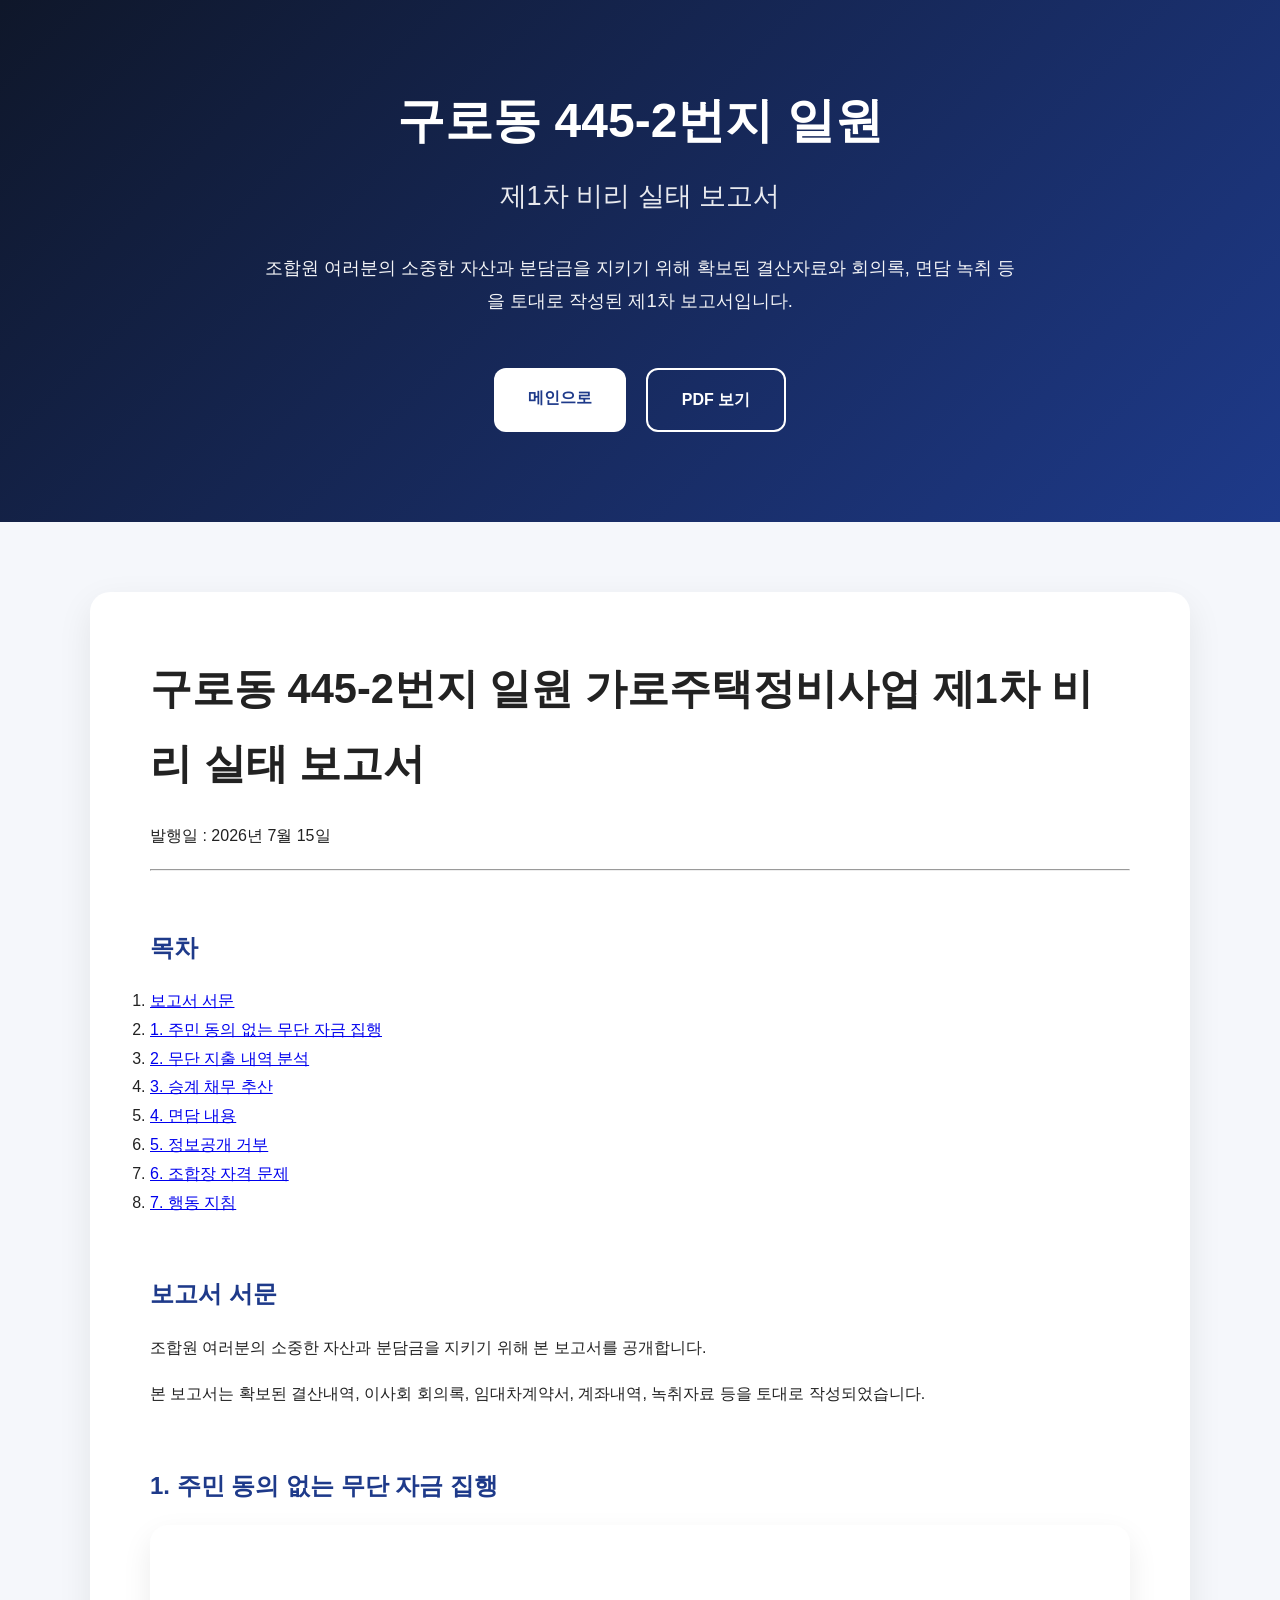
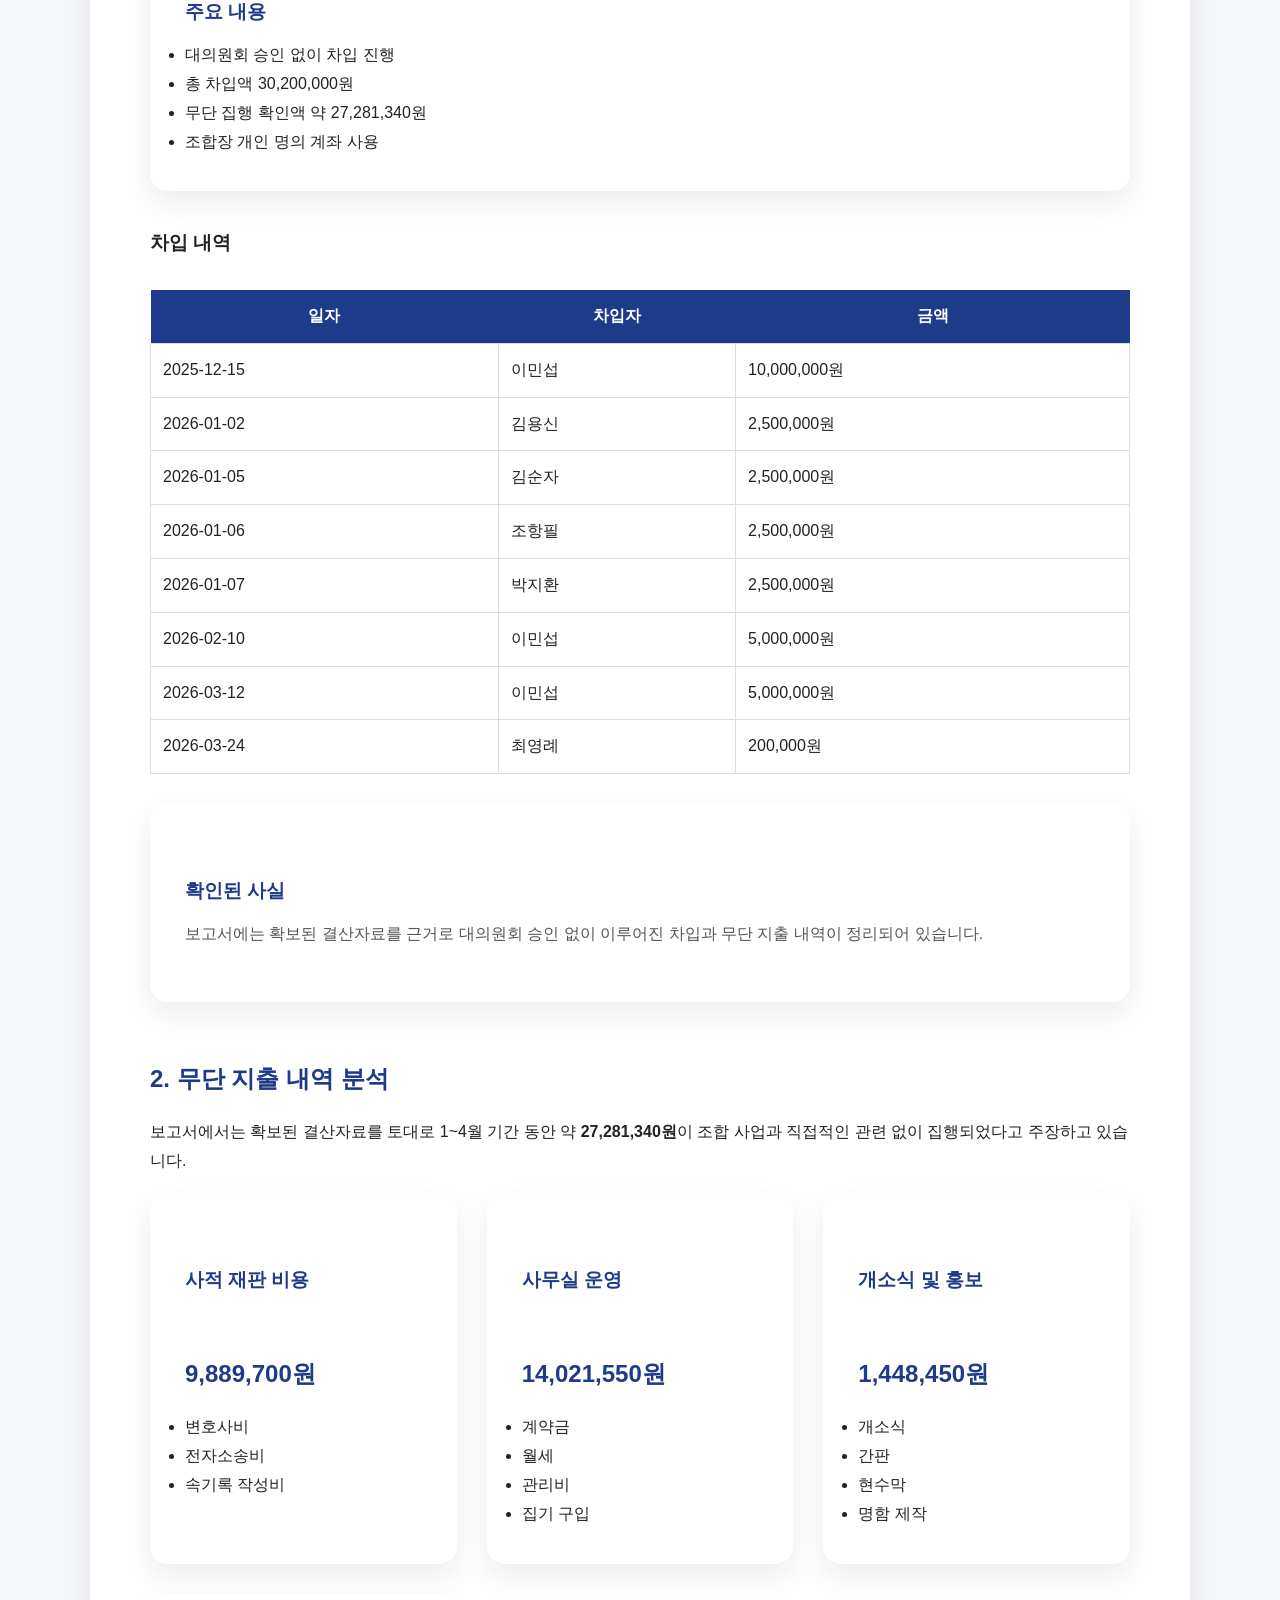
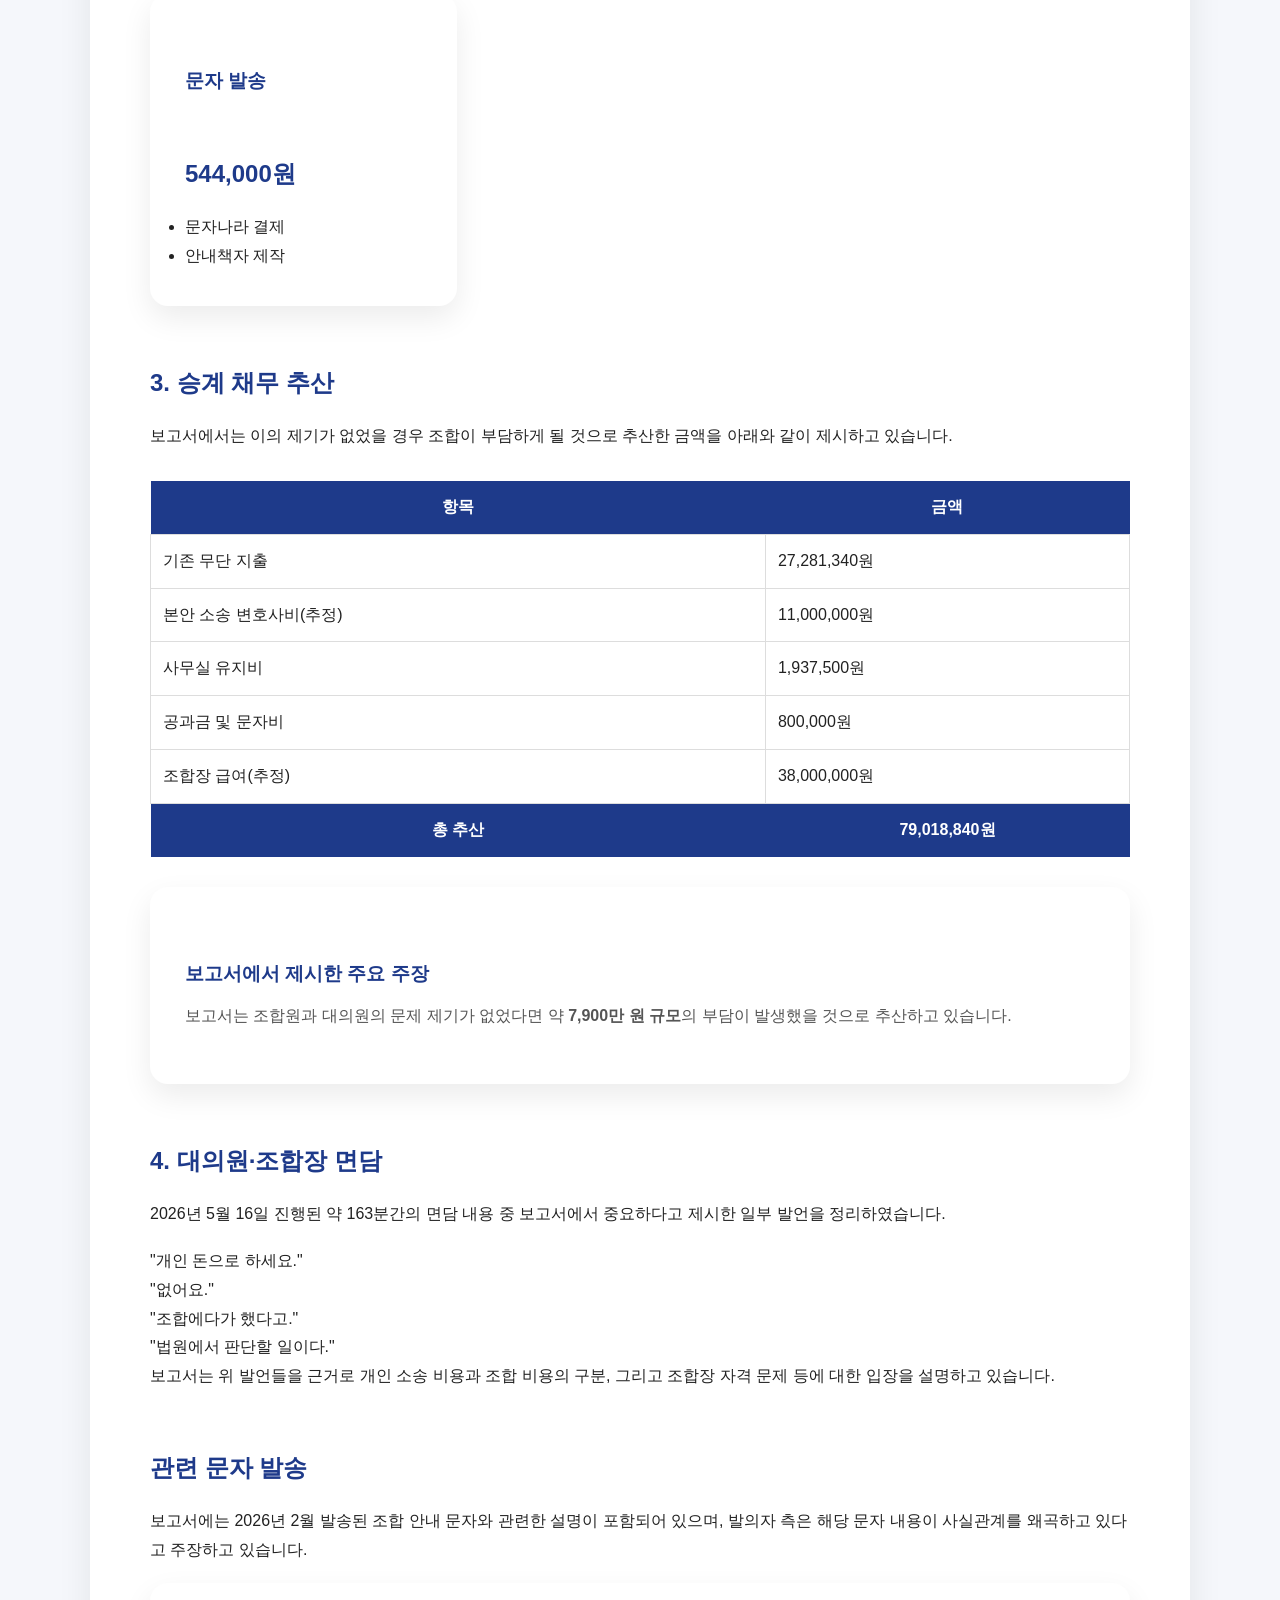
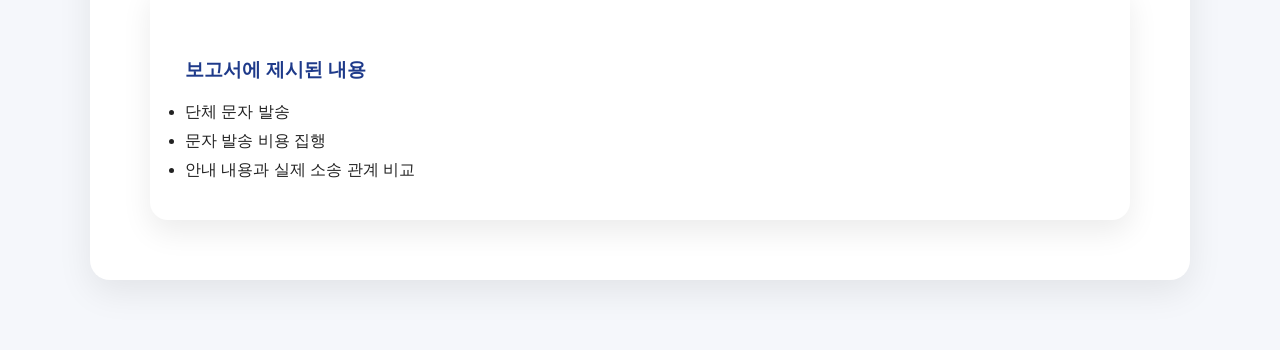
==== report.html @ 7bc11b5a "Add initial corruption report in HTML format This HTML file contains the first report on corruption " ====
<!DOCTYPE html>
<html lang="ko">

<head>

<meta charset="UTF-8">
<meta name="viewport" content="width=device-width, initial-scale=1.0">

<title>제1차 비리 실태 보고서</title>

<link rel="stylesheet" href="css/style.css">

</head>

<body>

<header class="hero">

<div class="container">

<h1>구로동 445-2번지 일원</h1>

<h2>제1차 비리 실태 보고서</h2>

<p class="description">

조합원 여러분의 소중한 자산과 분담금을 지키기 위해
확보된 결산자료와 회의록, 면담 녹취 등을 토대로 작성된
제1차 보고서입니다.

</p>

<div class="buttons">

<a href="index.html" class="btn primary">
메인으로
</a>

<a href="docs/report.pdf" class="btn secondary">
PDF 보기
</a>

</div>

</div>

</header>

<main class="report">

<div class="container">

<article>

<h1>

구로동 445-2번지 일원 가로주택정비사업
제1차 비리 실태 보고서

</h1>

<p>

발행일 :
2026년 7월 15일

</p>

<hr>

<nav class="toc">

<h2>목차</h2>

<ol>

<li><a href="#intro">보고서 서문</a></li>

<li><a href="#chapter1">1. 주민 동의 없는 무단 자금 집행</a></li>

<li><a href="#chapter2">2. 무단 지출 내역 분석</a></li>

<li><a href="#chapter3">3. 승계 채무 추산</a></li>

<li><a href="#chapter4">4. 면담 내용</a></li>

<li><a href="#chapter5">5. 정보공개 거부</a></li>

<li><a href="#chapter6">6. 조합장 자격 문제</a></li>

<li><a href="#chapter7">7. 행동 지침</a></li>

</ol>

</nav>

<section id="intro">

<h2>보고서 서문</h2>

<p>

조합원 여러분의 소중한 자산과 분담금을 지키기 위해
본 보고서를 공개합니다.

</p>

<p>

본 보고서는 확보된 결산내역,
이사회 회의록,
임대차계약서,
계좌내역,
녹취자료 등을 토대로 작성되었습니다.

</p>

</section>

<section id="chapter1">

<h2>

1.
주민 동의 없는 무단 자금 집행

</h2>

<div class="card">

<h3>

주요 내용

</h3>

<ul>

<li>대의원회 승인 없이 차입 진행</li>

<li>총 차입액 30,200,000원</li>

<li>무단 집행 확인액 약 27,281,340원</li>

<li>조합장 개인 명의 계좌 사용</li>

</ul>

</div>

<h3>

차입 내역

</h3>

<table>

<tr>

<th>일자</th>

<th>차입자</th>

<th>금액</th>

</tr>

<tr>

<td>2025-12-15</td>

<td>이민섭</td>

<td>10,000,000원</td>

</tr>

<tr>

<td>2026-01-02</td>

<td>김용신</td>

<td>2,500,000원</td>

</tr>

<tr>

<td>2026-01-05</td>

<td>김순자</td>

<td>2,500,000원</td>

</tr>

<tr>

<td>2026-01-06</td>

<td>조항필</td>

<td>2,500,000원</td>

</tr>

<tr>

<td>2026-01-07</td>

<td>박지환</td>

<td>2,500,000원</td>

</tr>

<tr>

<td>2026-02-10</td>

<td>이민섭</td>

<td>5,000,000원</td>

</tr>

<tr>

<td>2026-03-12</td>

<td>이민섭</td>

<td>5,000,000원</td>

</tr>

<tr>

<td>2026-03-24</td>

<td>최영례</td>

<td>200,000원</td>

</tr>

</table>

<div class="card">

<h3>

확인된 사실

</h3>

<p>

보고서에는 확보된 결산자료를 근거로
대의원회 승인 없이 이루어진 차입과
무단 지출 내역이 정리되어 있습니다.

</p>

</div>

</section>
<!-- ===================================================== -->
<!-- 2. 무단 지출 내역 분석 -->
<!-- ===================================================== -->

<section id="chapter2">

<h2>2. 무단 지출 내역 분석</h2>

<p>

보고서에서는 확보된 결산자료를 토대로
1~4월 기간 동안 약 <strong>27,281,340원</strong>이
조합 사업과 직접적인 관련 없이 집행되었다고 주장하고 있습니다.

</p>

<div class="cards">

<div class="card">

<h3>사적 재판 비용</h3>

<h2>9,889,700원</h2>

<ul>
<li>변호사비</li>
<li>전자소송비</li>
<li>속기록 작성비</li>
</ul>

</div>

<div class="card">

<h3>사무실 운영</h3>

<h2>14,021,550원</h2>

<ul>
<li>계약금</li>
<li>월세</li>
<li>관리비</li>
<li>집기 구입</li>
</ul>

</div>

<div class="card">

<h3>개소식 및 홍보</h3>

<h2>1,448,450원</h2>

<ul>
<li>개소식</li>
<li>간판</li>
<li>현수막</li>
<li>명함 제작</li>
</ul>

</div>

<div class="card">

<h3>문자 발송</h3>

<h2>544,000원</h2>

<ul>
<li>문자나라 결제</li>
<li>안내책자 제작</li>
</ul>

</div>

</div>

</section>


<!-- ===================================================== -->
<!-- 3. 승계 채무 -->
<!-- ===================================================== -->

<section id="chapter3">

<h2>3. 승계 채무 추산</h2>

<p>

보고서에서는 이의 제기가 없었을 경우
조합이 부담하게 될 것으로 추산한 금액을 아래와 같이 제시하고 있습니다.

</p>

<table>

<tr>

<th>항목</th>

<th>금액</th>

</tr>

<tr>

<td>기존 무단 지출</td>

<td>27,281,340원</td>

</tr>

<tr>

<td>본안 소송 변호사비(추정)</td>

<td>11,000,000원</td>

</tr>

<tr>

<td>사무실 유지비</td>

<td>1,937,500원</td>

</tr>

<tr>

<td>공과금 및 문자비</td>

<td>800,000원</td>

</tr>

<tr>

<td>조합장 급여(추정)</td>

<td>38,000,000원</td>

</tr>

<tr>

<th>총 추산</th>

<th>79,018,840원</th>

</tr>

</table>

<div class="card">

<h3>보고서에서 제시한 주요 주장</h3>

<p>

보고서는 조합원과 대의원의 문제 제기가 없었다면
약 <strong>7,900만 원 규모</strong>의 부담이
발생했을 것으로 추산하고 있습니다.

</p>

</div>

</section>



<!-- ===================================================== -->
<!-- 4. 면담 내용 -->
<!-- ===================================================== -->

<section id="chapter4">

<h2>4. 대의원·조합장 면담</h2>

<p>

2026년 5월 16일 진행된 약 163분간의 면담 내용 중
보고서에서 중요하다고 제시한 일부 발언을 정리하였습니다.

</p>

<blockquote>

"개인 돈으로 하세요."

</blockquote>

<blockquote>

"없어요."

</blockquote>

<blockquote>

"조합에다가 했다고."

</blockquote>

<blockquote>

"법원에서 판단할 일이다."

</blockquote>

<p>

보고서는 위 발언들을 근거로
개인 소송 비용과 조합 비용의 구분,
그리고 조합장 자격 문제 등에 대한
입장을 설명하고 있습니다.

</p>

</section>



<!-- ===================================================== -->
<!-- 5. 문자 발송 -->
<!-- ===================================================== -->

<section>

<h2>관련 문자 발송</h2>

<p>

보고서에는 2026년 2월 발송된
조합 안내 문자와 관련한 설명이 포함되어 있으며,
발의자 측은 해당 문자 내용이 사실관계를
왜곡하고 있다고 주장하고 있습니다.

</p>

<div class="card">

<h3>보고서에 제시된 내용</h3>

<ul>

<li>단체 문자 발송</li>

<li>문자 발송 비용 집행</li>

<li>안내 내용과 실제 소송 관계 비교</li>

</ul>

</div>

</section>
---- css/style.css ----
/* ===========================
   RESET
=========================== */

*{
    margin:0;
    padding:0;
    box-sizing:border-box;
}

html{
    scroll-behavior:smooth;
}

body{

    font-family:
        "Pretendard",
        "Noto Sans KR",
        sans-serif;

    background:#f5f7fb;

    color:#222;

    line-height:1.8;
}


/* ===========================
   LAYOUT
=========================== */

.container{

    width:min(1100px,92%);
    margin:auto;

}


/* ===========================
   HERO
=========================== */

.hero{

    background:linear-gradient(135deg,#0f172a,#1e3a8a);

    color:white;

    padding:90px 20px;

    text-align:center;
}

.hero h1{

    font-size:3rem;

    line-height:1.3;

    margin-bottom:20px;

}

.hero h2{

    font-size:1.7rem;

    font-weight:400;

    opacity:.9;

    margin-bottom:30px;

}

.description{

    max-width:760px;

    margin:auto;

    font-size:1.15rem;

    opacity:.95;

}


/* ===========================
   BUTTON
=========================== */

.buttons{

    margin-top:50px;

    display:flex;

    justify-content:center;

    gap:20px;

    flex-wrap:wrap;

}

.btn{

    display:inline-block;

    padding:16px 34px;

    border-radius:12px;

    text-decoration:none;

    font-weight:700;

    transition:.3s;

}

.primary{

    background:white;

    color:#1e3a8a;

}

.primary:hover{

    transform:translateY(-4px);

    box-shadow:0 15px 40px rgba(0,0,0,.25);

}

.secondary{

    background:transparent;

    border:2px solid white;

    color:white;

}

.secondary:hover{

    background:white;

    color:#1e3a8a;

}


/* ===========================
   SUMMARY
=========================== */

.summary{

    padding:90px 0;

}

.summary h2{

    text-align:center;

    margin-bottom:50px;

    font-size:2.2rem;

}


.cards{

    display:grid;

    grid-template-columns:
        repeat(auto-fit,minmax(260px,1fr));

    gap:30px;

}


.card{

    background:white;

    border-radius:18px;

    padding:35px;

    box-shadow:0 12px 30px rgba(0,0,0,.08);

    transition:.25s;

}

.card:hover{

    transform:translateY(-6px);

}


.card h3{

    margin-bottom:15px;

    color:#1e3a8a;

}

.card p{

    color:#555;

}


/* ===========================
   REPORT PAGE
=========================== */

.report{

    padding:70px 0;

}


.report article{

    background:white;

    padding:60px;

    border-radius:20px;

    box-shadow:0 12px 35px rgba(0,0,0,.08);

}


.report h1{

    margin-bottom:20px;

    font-size:2.6rem;

}


.report h2{

    margin-top:55px;

    margin-bottom:18px;

    color:#1e3a8a;

}


.report h3{

    margin-top:35px;

    margin-bottom:12px;

}


.report p{

    margin-bottom:18px;

}


.report img{

    width:100%;

    border-radius:12px;

    margin:30px 0;

}


.report table{

    width:100%;

    border-collapse:collapse;

    margin:30px 0;

}


.report th{

    background:#1e3a8a;

    color:white;

    padding:12px;

}


.report td{

    border:1px solid #ddd;

    padding:12px;

}


/* ===========================
   FOOTER
=========================== */

footer{

    margin-top:80px;

    background:#111827;

    color:white;

    text-align:center;

    padding:40px 0;

}


/* ===========================
   DARK MODE
=========================== */

body.dark{

    background:#0f172a;

    color:#f8fafc;

}


body.dark .card{

    background:#1e293b;

    color:white;

}


body.dark .report article{

    background:#1e293b;

}


body.dark .report td{

    border-color:#334155;

}

body.dark .report th{

    background:#334155;

}


/* ===========================
   MOBILE
=========================== */

@media(max-width:768px){

.hero{

padding:60px 20px;

}

.hero h1{

font-size:2rem;

}

.hero h2{

font-size:1.2rem;

}

.description{

font-size:1rem;

}

.report article{

padding:25px;

}

.report h1{

font-size:2rem;

}

.cards{

grid-template-columns:1fr;

}

}
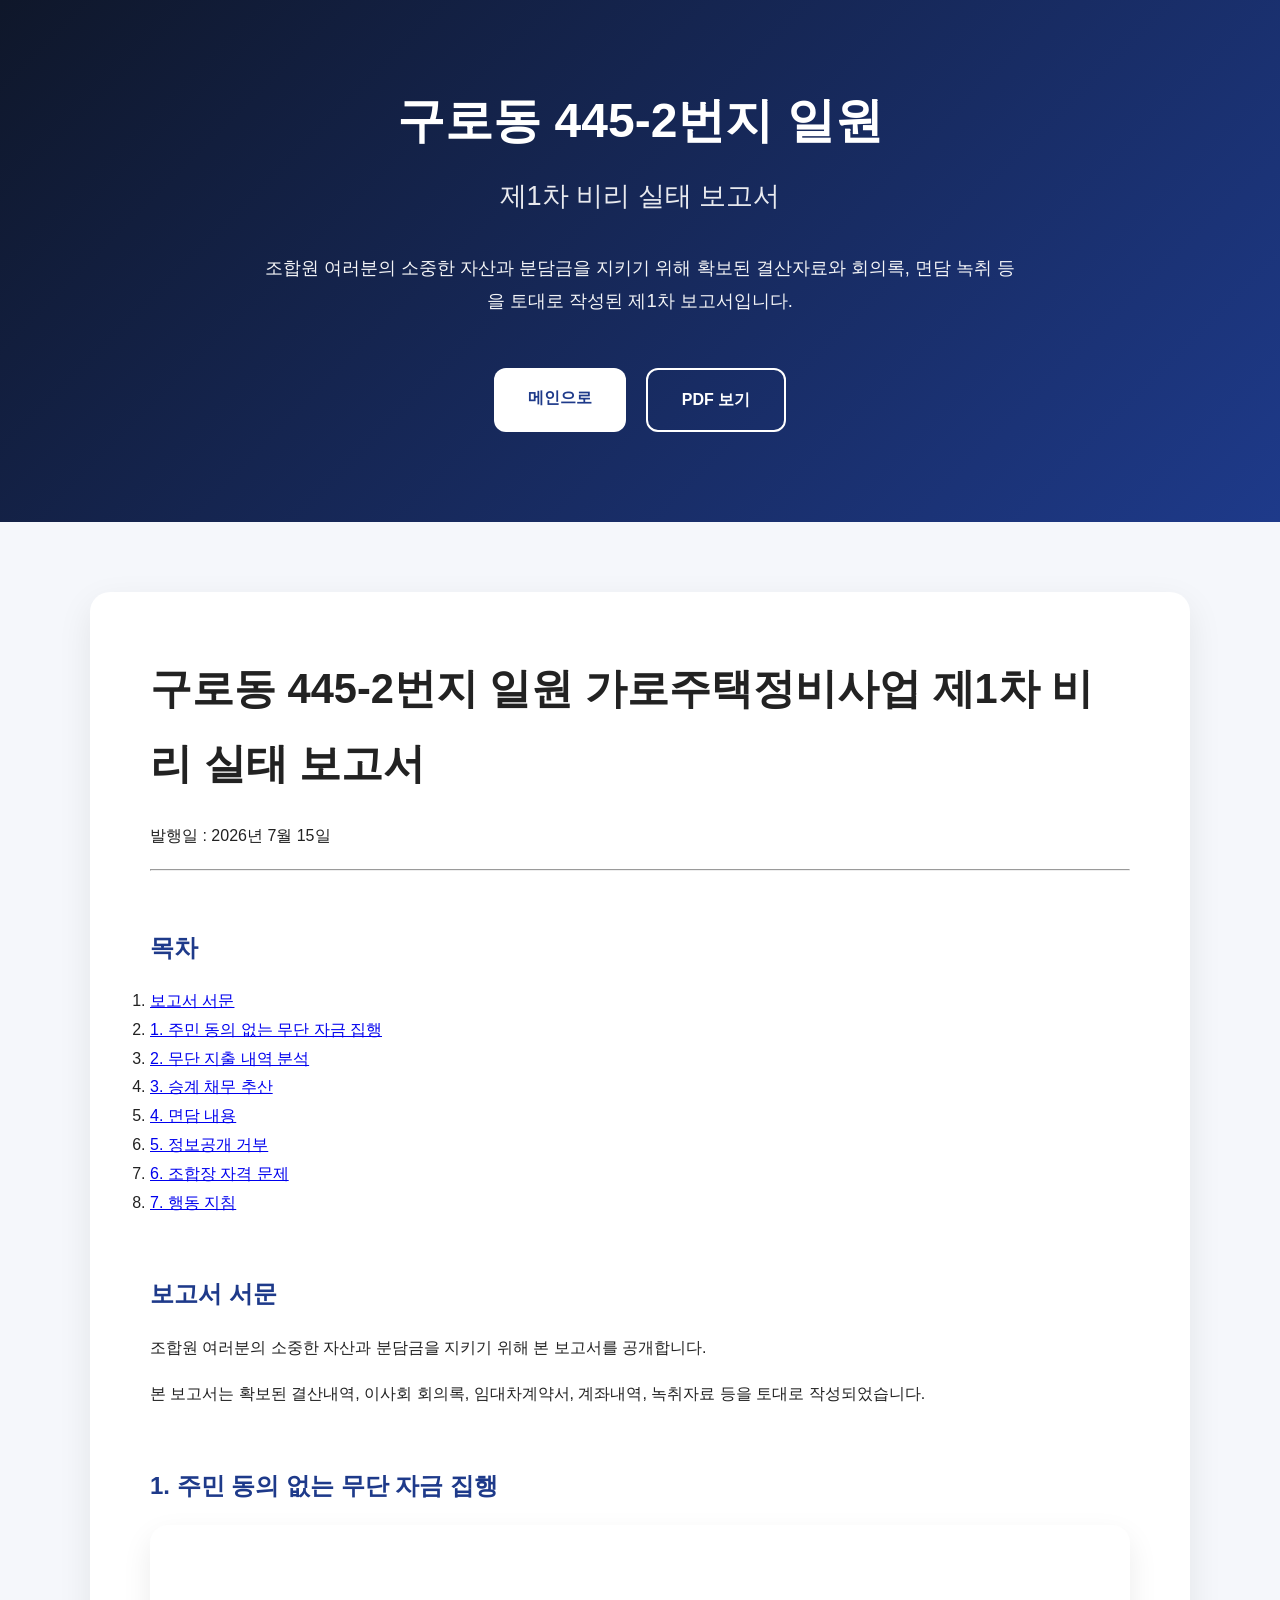
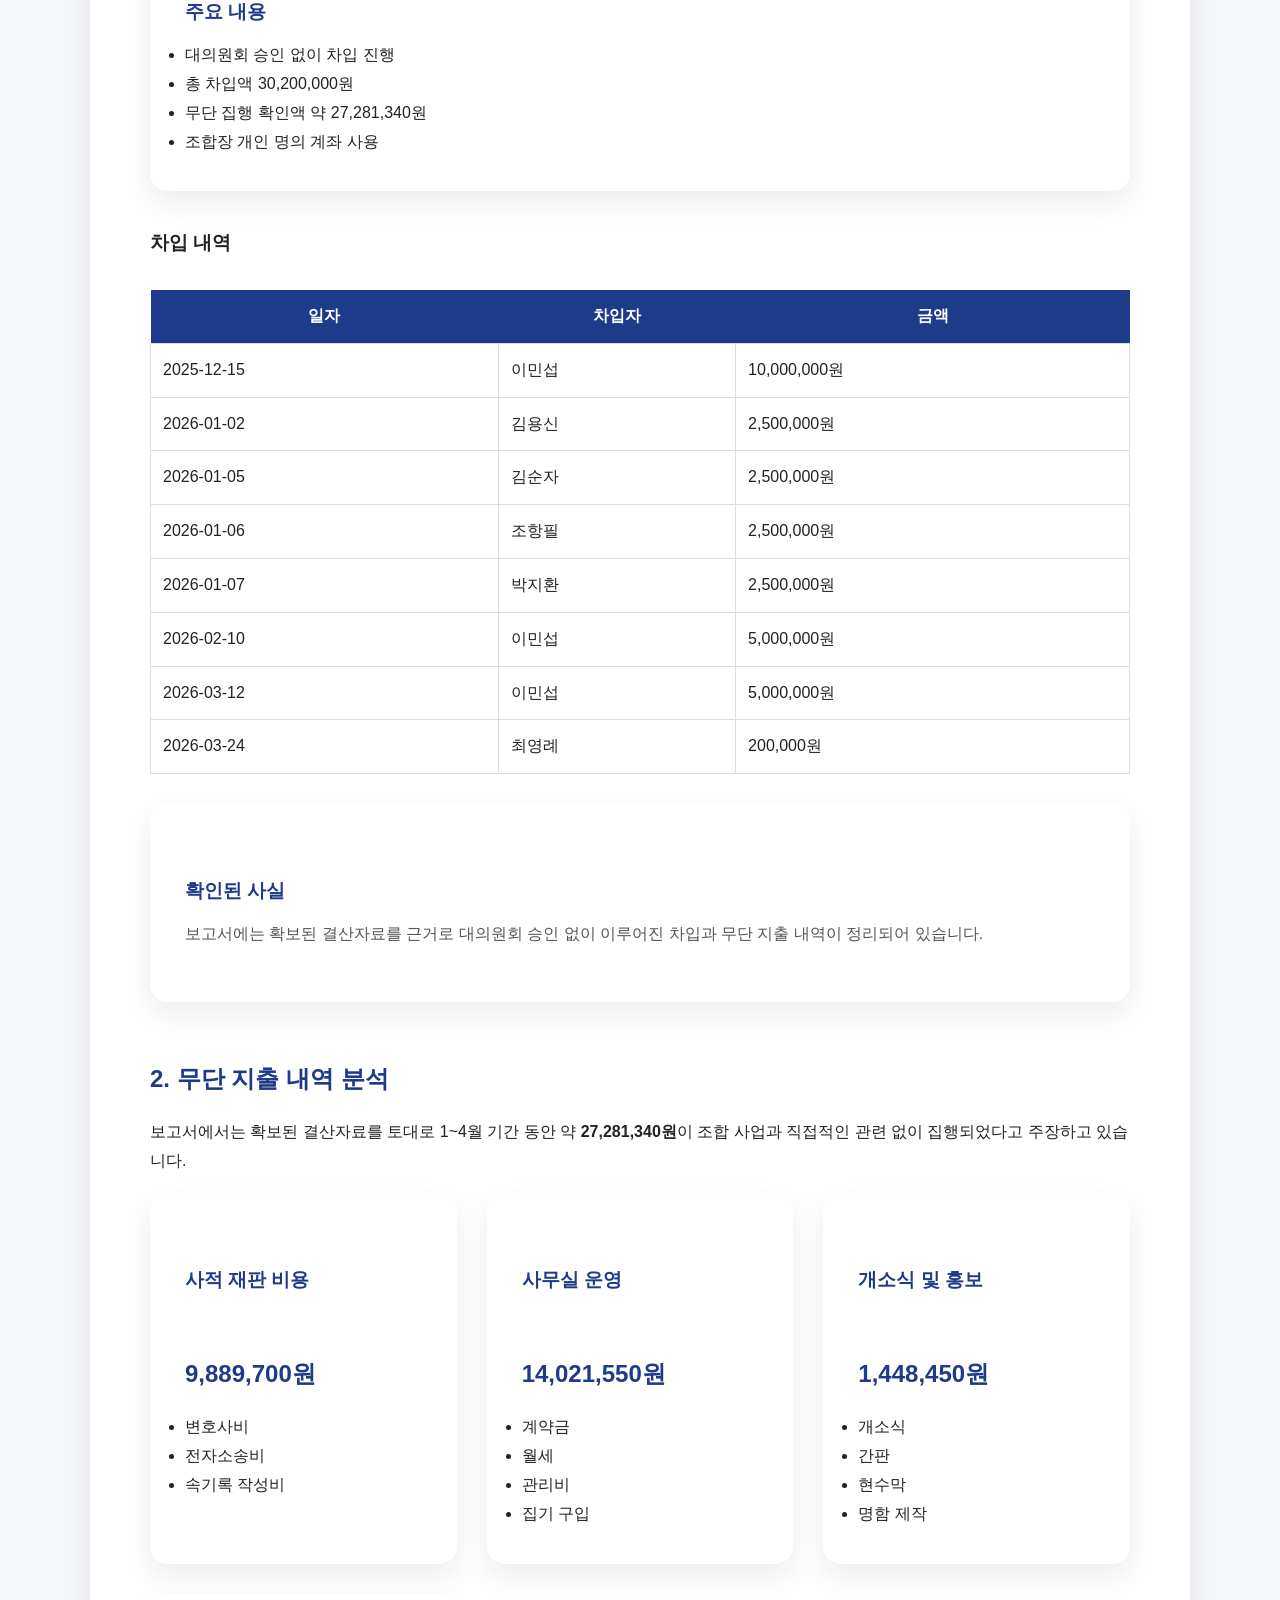
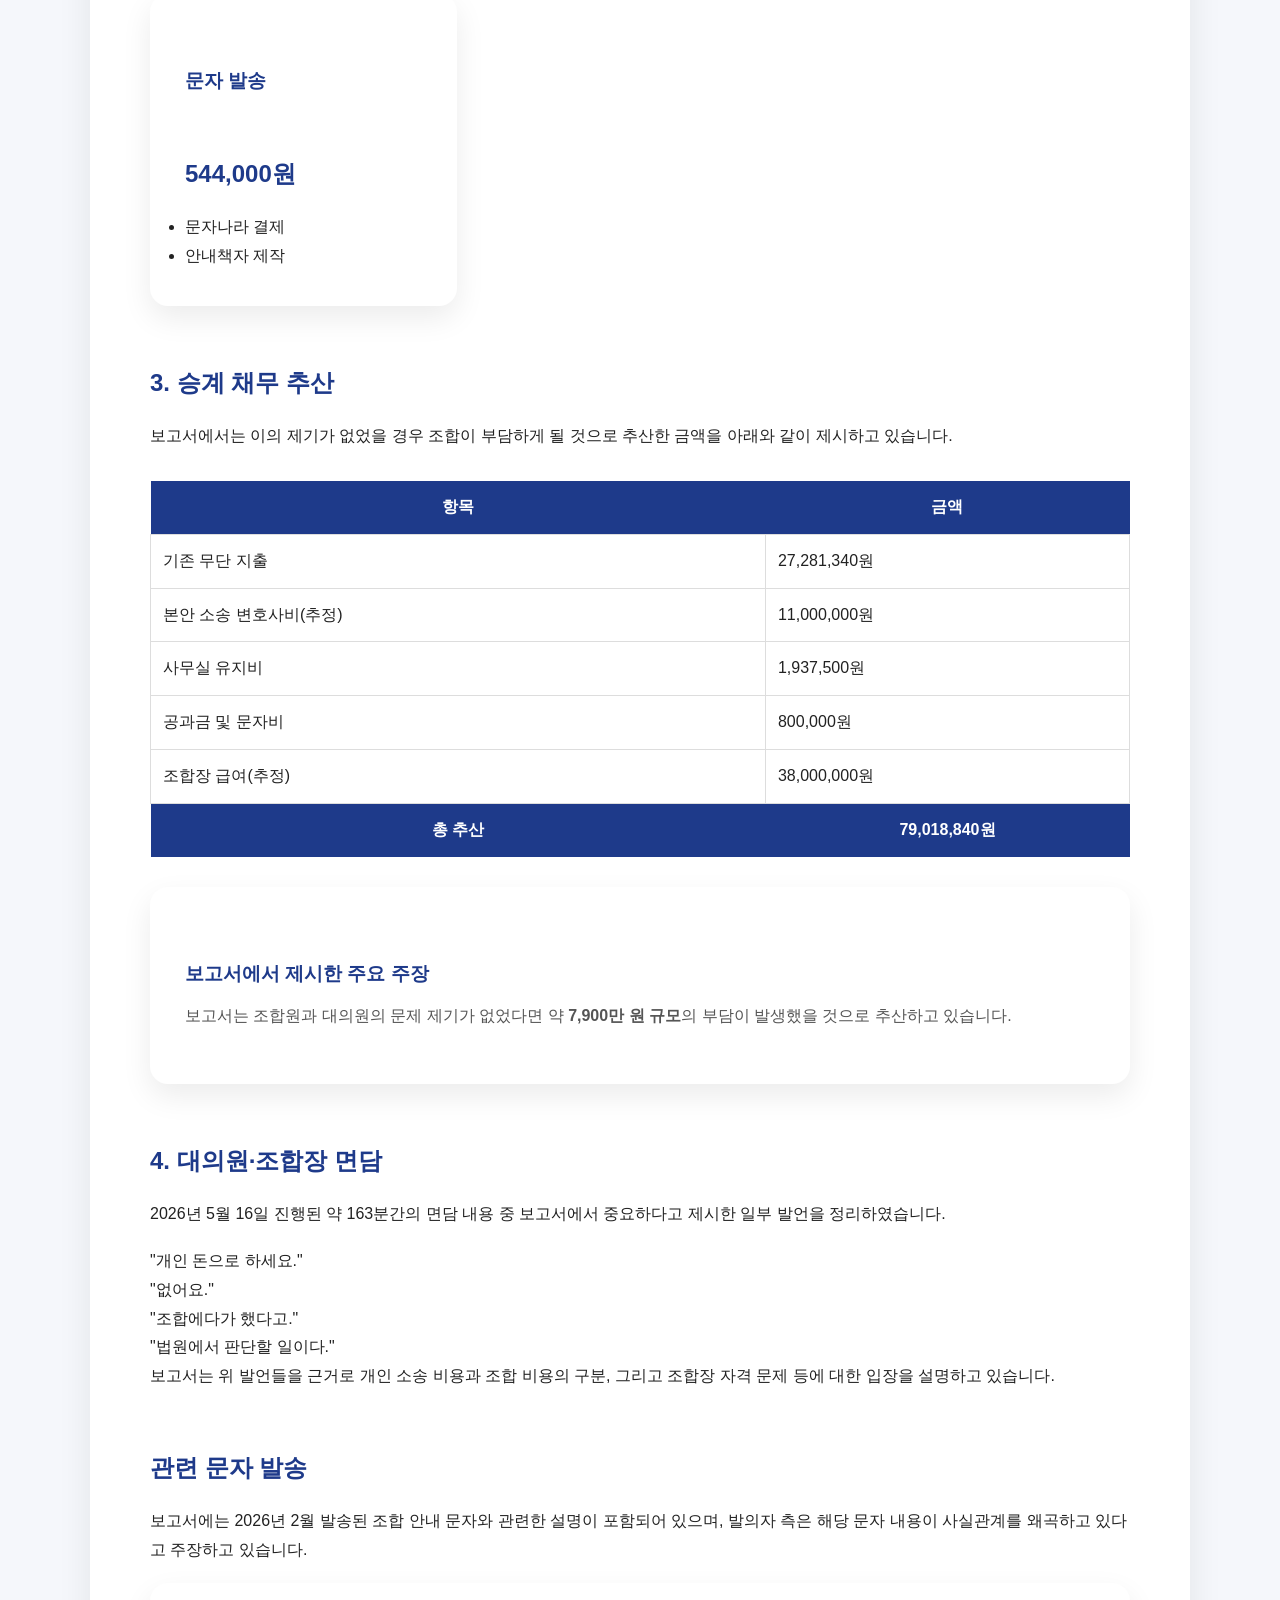
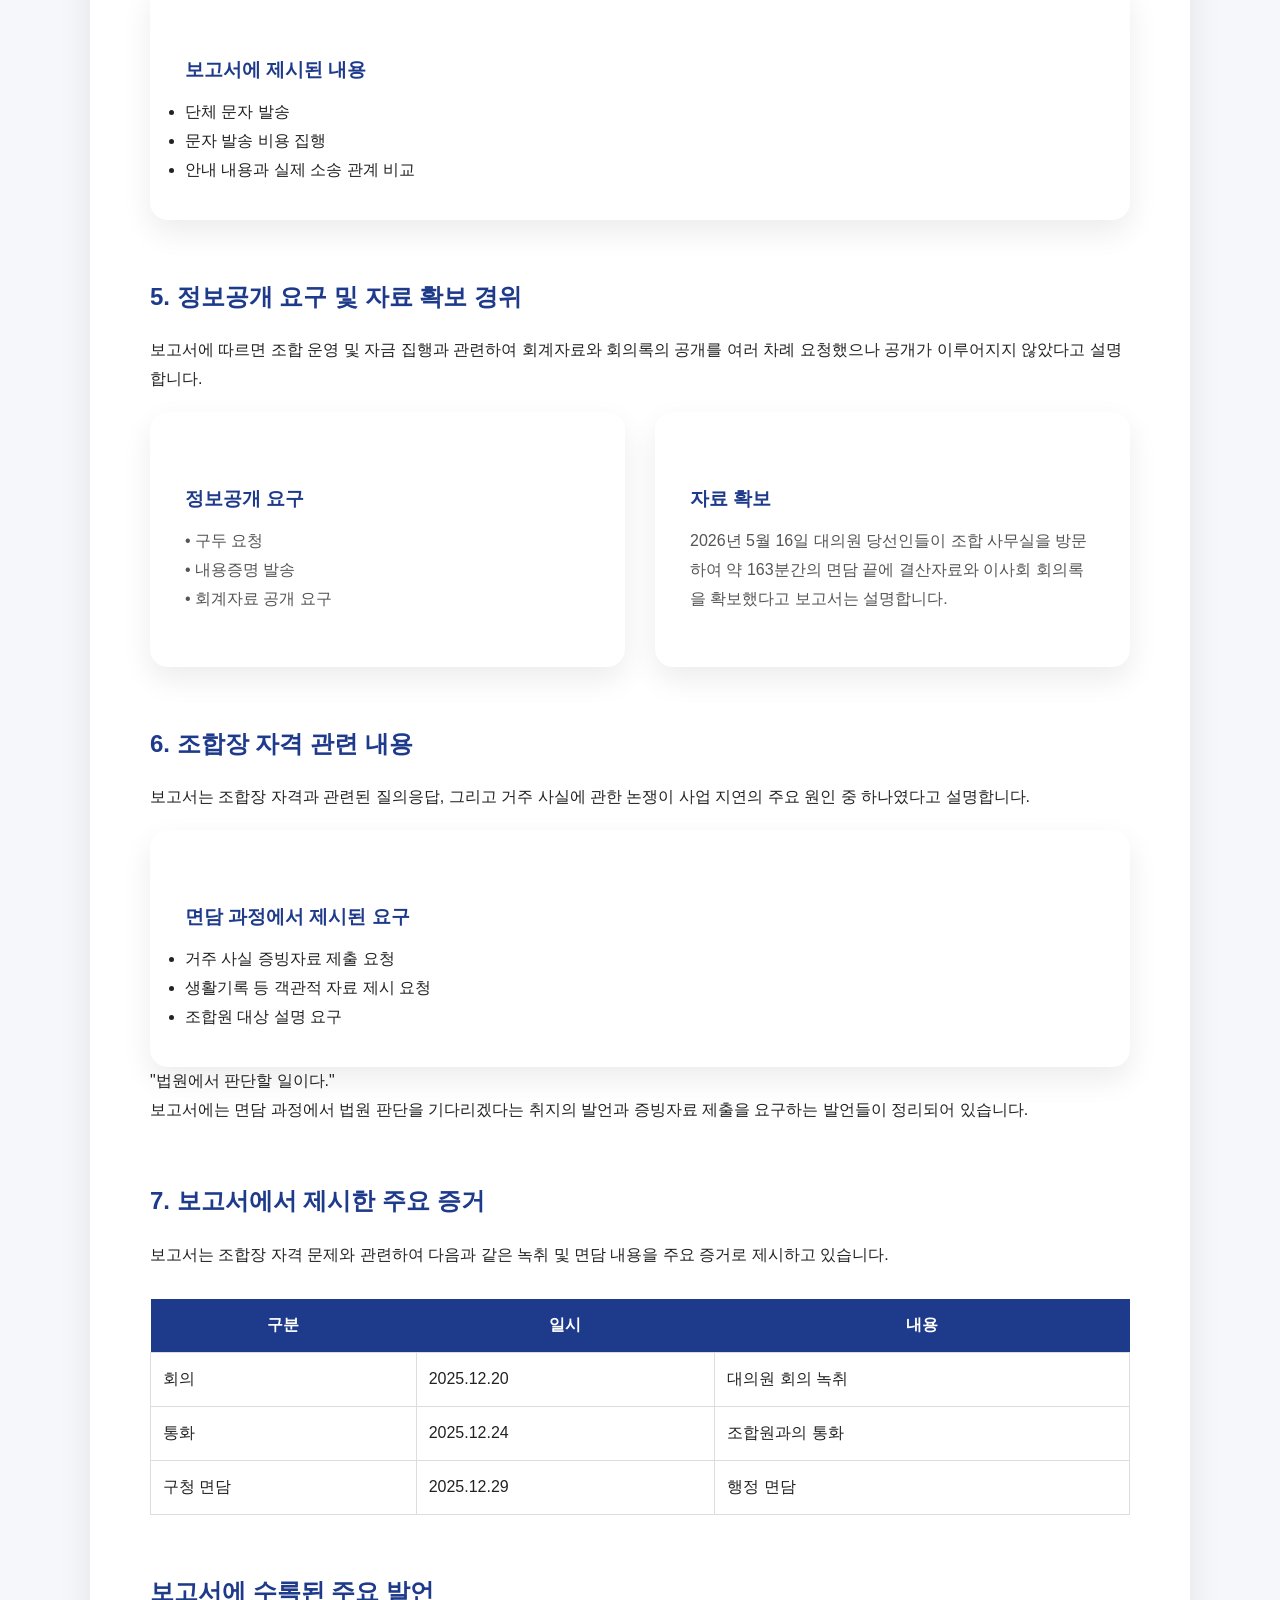
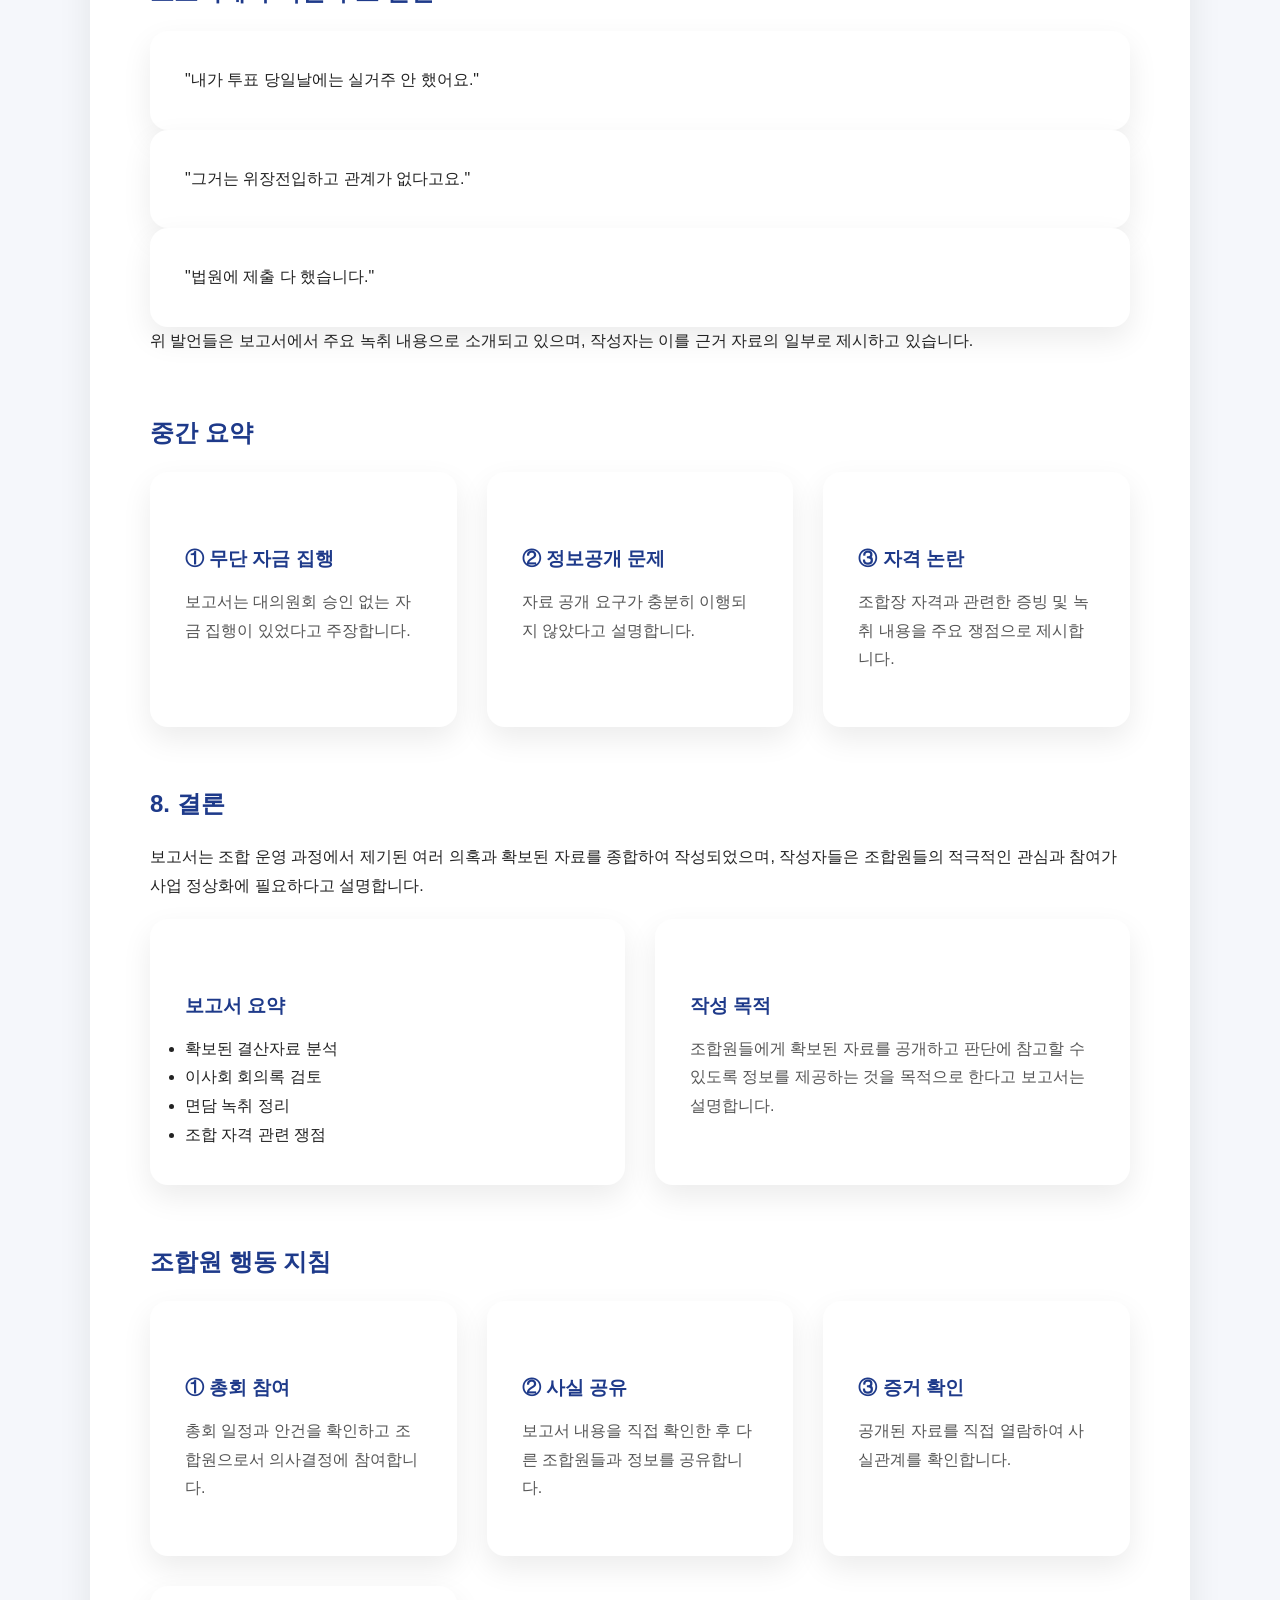
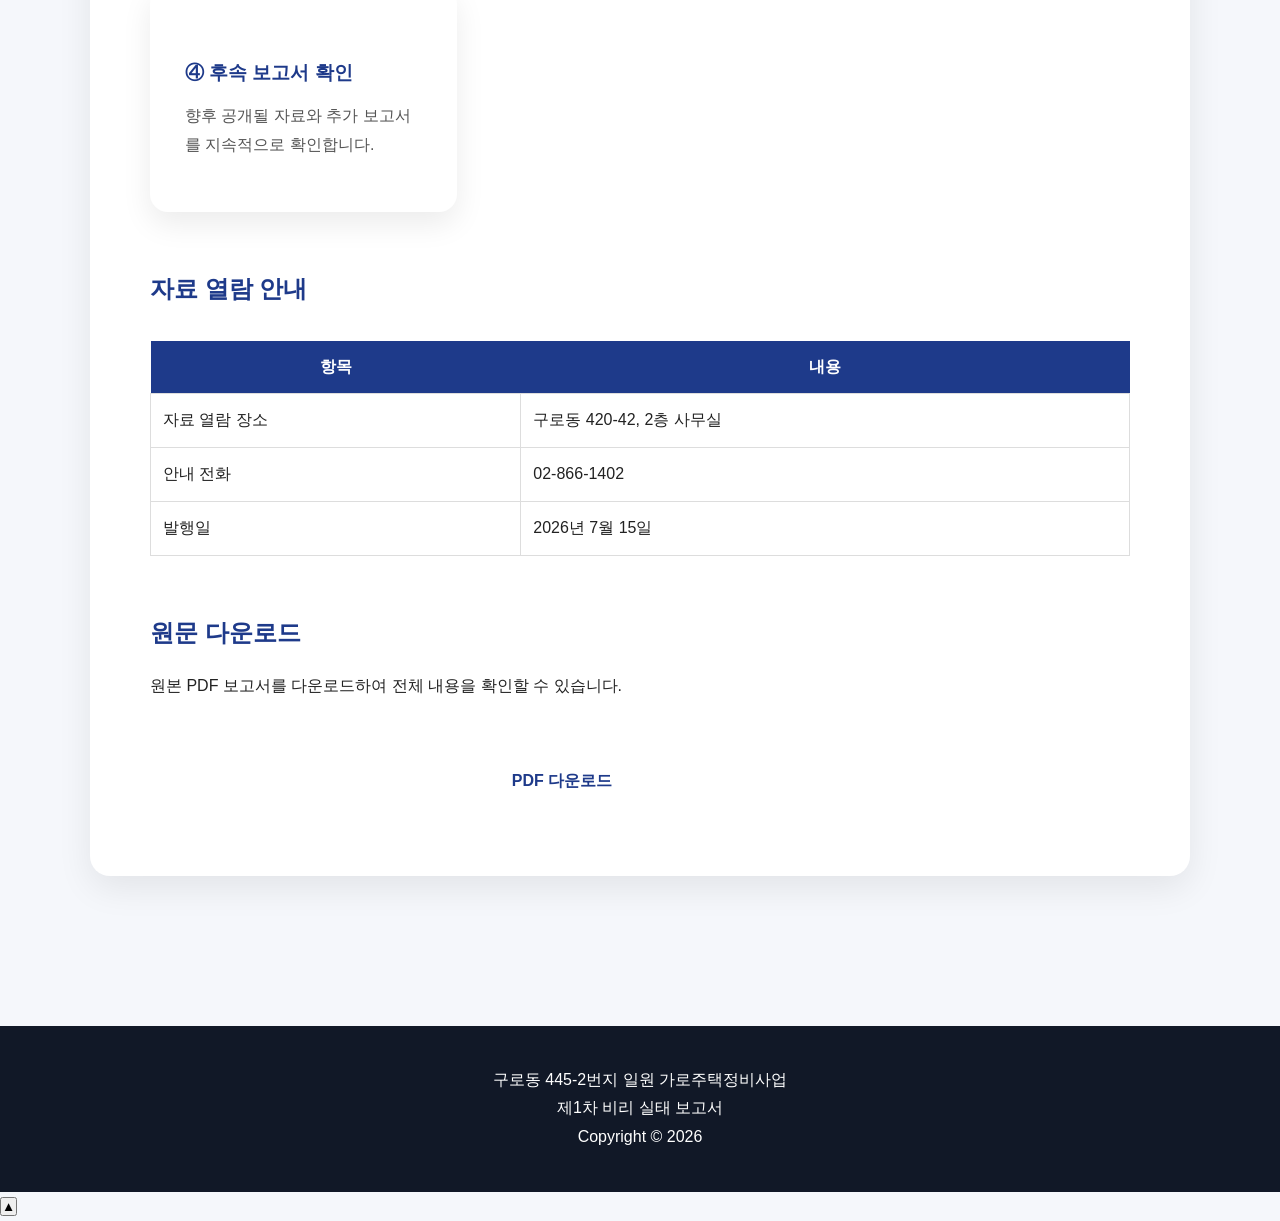
==== commit 9324384f: "Add section on information disclosure requests" ====
--- a/report.html
+++ b/report.html
@@ -524,5 +524,532 @@
 </ul>
 
 </div>
-
-</section>
+<!-- ===================================================== -->
+<!-- 5. 정보공개 요구 및 확보 경위 -->
+<!-- ===================================================== -->
+
+<section id="chapter5">
+
+<h2>5. 정보공개 요구 및 자료 확보 경위</h2>
+
+<p>
+
+보고서에 따르면 조합 운영 및 자금 집행과 관련하여
+회계자료와 회의록의 공개를 여러 차례 요청했으나
+공개가 이루어지지 않았다고 설명합니다.
+
+</p>
+
+<div class="cards">
+
+<div class="card">
+
+<h3>정보공개 요구</h3>
+
+<p>
+
+• 구두 요청<br>
+• 내용증명 발송<br>
+• 회계자료 공개 요구
+
+</p>
+
+</div>
+
+<div class="card">
+
+<h3>자료 확보</h3>
+
+<p>
+
+2026년 5월 16일
+
+대의원 당선인들이 조합 사무실을 방문하여
+약 163분간의 면담 끝에
+결산자료와 이사회 회의록을 확보했다고
+보고서는 설명합니다.
+
+</p>
+
+</div>
+
+</div>
+
+</section>
+
+
+
+<!-- ===================================================== -->
+<!-- 6. 조합장 자격 관련 내용 -->
+<!-- ===================================================== -->
+
+<section id="chapter6">
+
+<h2>6. 조합장 자격 관련 내용</h2>
+
+<p>
+
+보고서는 조합장 자격과 관련된 질의응답,
+그리고 거주 사실에 관한 논쟁이
+사업 지연의 주요 원인 중 하나였다고 설명합니다.
+
+</p>
+
+<div class="card">
+
+<h3>면담 과정에서 제시된 요구</h3>
+
+<ul>
+
+<li>거주 사실 증빙자료 제출 요청</li>
+
+<li>생활기록 등 객관적 자료 제시 요청</li>
+
+<li>조합원 대상 설명 요구</li>
+
+</ul>
+
+</div>
+
+<blockquote>
+
+"법원에서 판단할 일이다."
+
+</blockquote>
+
+<p>
+
+보고서에는 면담 과정에서
+법원 판단을 기다리겠다는 취지의 발언과
+증빙자료 제출을 요구하는 발언들이
+정리되어 있습니다.
+
+</p>
+
+</section>
+
+
+
+<!-- ===================================================== -->
+<!-- 7. 결정적 증거 -->
+<!-- ===================================================== -->
+
+<section>
+
+<h2>7. 보고서에서 제시한 주요 증거</h2>
+
+<p>
+
+보고서는 조합장 자격 문제와 관련하여
+다음과 같은 녹취 및 면담 내용을
+주요 증거로 제시하고 있습니다.
+
+</p>
+
+<table>
+
+<tr>
+
+<th>구분</th>
+
+<th>일시</th>
+
+<th>내용</th>
+
+</tr>
+
+<tr>
+
+<td>회의</td>
+
+<td>2025.12.20</td>
+
+<td>대의원 회의 녹취</td>
+
+</tr>
+
+<tr>
+
+<td>통화</td>
+
+<td>2025.12.24</td>
+
+<td>조합원과의 통화</td>
+
+</tr>
+
+<tr>
+
+<td>구청 면담</td>
+
+<td>2025.12.29</td>
+
+<td>행정 면담</td>
+
+</tr>
+
+</table>
+
+</section>
+
+
+
+<!-- ===================================================== -->
+<!-- 주요 발언 -->
+<!-- ===================================================== -->
+
+<section>
+
+<h2>보고서에 수록된 주요 발언</h2>
+
+<div class="card">
+
+<blockquote>
+
+"내가 투표 당일날에는 실거주 안 했어요."
+
+</blockquote>
+
+</div>
+
+<div class="card">
+
+<blockquote>
+
+"그거는 위장전입하고 관계가 없다고요."
+
+</blockquote>
+
+</div>
+
+<div class="card">
+
+<blockquote>
+
+"법원에 제출 다 했습니다."
+
+</blockquote>
+
+</div>
+
+<p>
+
+위 발언들은 보고서에서
+주요 녹취 내용으로 소개되고 있으며,
+작성자는 이를 근거 자료의 일부로 제시하고 있습니다.
+
+</p>
+
+</section>
+
+
+
+<!-- ===================================================== -->
+<!-- 요약 -->
+<!-- ===================================================== -->
+
+<section>
+
+<h2>중간 요약</h2>
+
+<div class="cards">
+
+<div class="card">
+
+<h3>① 무단 자금 집행</h3>
+
+<p>
+
+보고서는
+대의원회 승인 없는
+자금 집행이 있었다고 주장합니다.
+
+</p>
+
+</div>
+
+<div class="card">
+
+<h3>② 정보공개 문제</h3>
+
+<p>
+
+자료 공개 요구가
+충분히 이행되지 않았다고
+설명합니다.
+
+</p>
+
+</div>
+
+<div class="card">
+
+<h3>③ 자격 논란</h3>
+
+<p>
+
+조합장 자격과 관련한
+증빙 및 녹취 내용을
+주요 쟁점으로 제시합니다.
+
+</p>
+
+</div>
+
+</div>
+
+</section>
+</section>
+<!-- ===================================================== -->
+<!-- 8. 결론 -->
+<!-- ===================================================== -->
+
+<section id="chapter7">
+
+<h2>8. 결론</h2>
+
+<p>
+
+보고서는 조합 운영 과정에서 제기된 여러 의혹과
+확보된 자료를 종합하여 작성되었으며,
+작성자들은 조합원들의 적극적인 관심과 참여가
+사업 정상화에 필요하다고 설명합니다.
+
+</p>
+
+<div class="cards">
+
+<div class="card">
+
+<h3>보고서 요약</h3>
+
+<ul>
+
+<li>확보된 결산자료 분석</li>
+
+<li>이사회 회의록 검토</li>
+
+<li>면담 녹취 정리</li>
+
+<li>조합 자격 관련 쟁점</li>
+
+</ul>
+
+</div>
+
+<div class="card">
+
+<h3>작성 목적</h3>
+
+<p>
+
+조합원들에게 확보된 자료를 공개하고
+판단에 참고할 수 있도록 정보를 제공하는 것을
+목적으로 한다고 보고서는 설명합니다.
+
+</p>
+
+</div>
+
+</div>
+
+</section>
+
+
+
+<!-- ===================================================== -->
+<!-- 행동 지침 -->
+<!-- ===================================================== -->
+
+<section id="action">
+
+<h2>조합원 행동 지침</h2>
+
+<div class="cards">
+
+<div class="card">
+
+<h3>① 총회 참여</h3>
+
+<p>
+
+총회 일정과 안건을 확인하고
+조합원으로서 의사결정에 참여합니다.
+
+</p>
+
+</div>
+
+<div class="card">
+
+<h3>② 사실 공유</h3>
+
+<p>
+
+보고서 내용을 직접 확인한 후
+다른 조합원들과 정보를 공유합니다.
+
+</p>
+
+</div>
+
+<div class="card">
+
+<h3>③ 증거 확인</h3>
+
+<p>
+
+공개된 자료를 직접 열람하여
+사실관계를 확인합니다.
+
+</p>
+
+</div>
+
+<div class="card">
+
+<h3>④ 후속 보고서 확인</h3>
+
+<p>
+
+향후 공개될 자료와 추가 보고서를
+지속적으로 확인합니다.
+
+</p>
+
+</div>
+
+</div>
+
+</section>
+
+
+
+<!-- ===================================================== -->
+<!-- 자료 열람 -->
+<!-- ===================================================== -->
+
+<section id="information">
+
+<h2>자료 열람 안내</h2>
+
+<table>
+
+<tr>
+
+<th>항목</th>
+
+<th>내용</th>
+
+</tr>
+
+<tr>
+
+<td>자료 열람 장소</td>
+
+<td>구로동 420-42, 2층 사무실</td>
+
+</tr>
+
+<tr>
+
+<td>안내 전화</td>
+
+<td>02-866-1402</td>
+
+</tr>
+
+<tr>
+
+<td>발행일</td>
+
+<td>2026년 7월 15일</td>
+
+</tr>
+
+</table>
+
+</section>
+
+
+
+<!-- ===================================================== -->
+<!-- PDF 다운로드 -->
+<!-- ===================================================== -->
+
+<section>
+
+<h2>원문 다운로드</h2>
+
+<p>
+
+원본 PDF 보고서를 다운로드하여
+전체 내용을 확인할 수 있습니다.
+
+</p>
+
+<div class="buttons">
+
+<a href="docs/report.pdf" class="btn primary">
+
+PDF 다운로드
+
+</a>
+
+<a href="index.html" class="btn secondary">
+
+메인으로
+
+</a>
+
+</div>
+
+</section>
+
+
+
+</article>
+
+</div>
+
+</main>
+
+
+
+<footer>
+
+<div class="container">
+
+<p>
+
+구로동 445-2번지 일원 가로주택정비사업<br>
+
+제1차 비리 실태 보고서
+
+</p>
+
+<p>
+
+Copyright © 2026
+
+</p>
+
+</div>
+
+</footer>
+
+
+
+<button id="topBtn">
+
+▲
+
+</button>
+
+
+
+<script src="js/script.js"></script>
+
+</body>
+
+</html>
